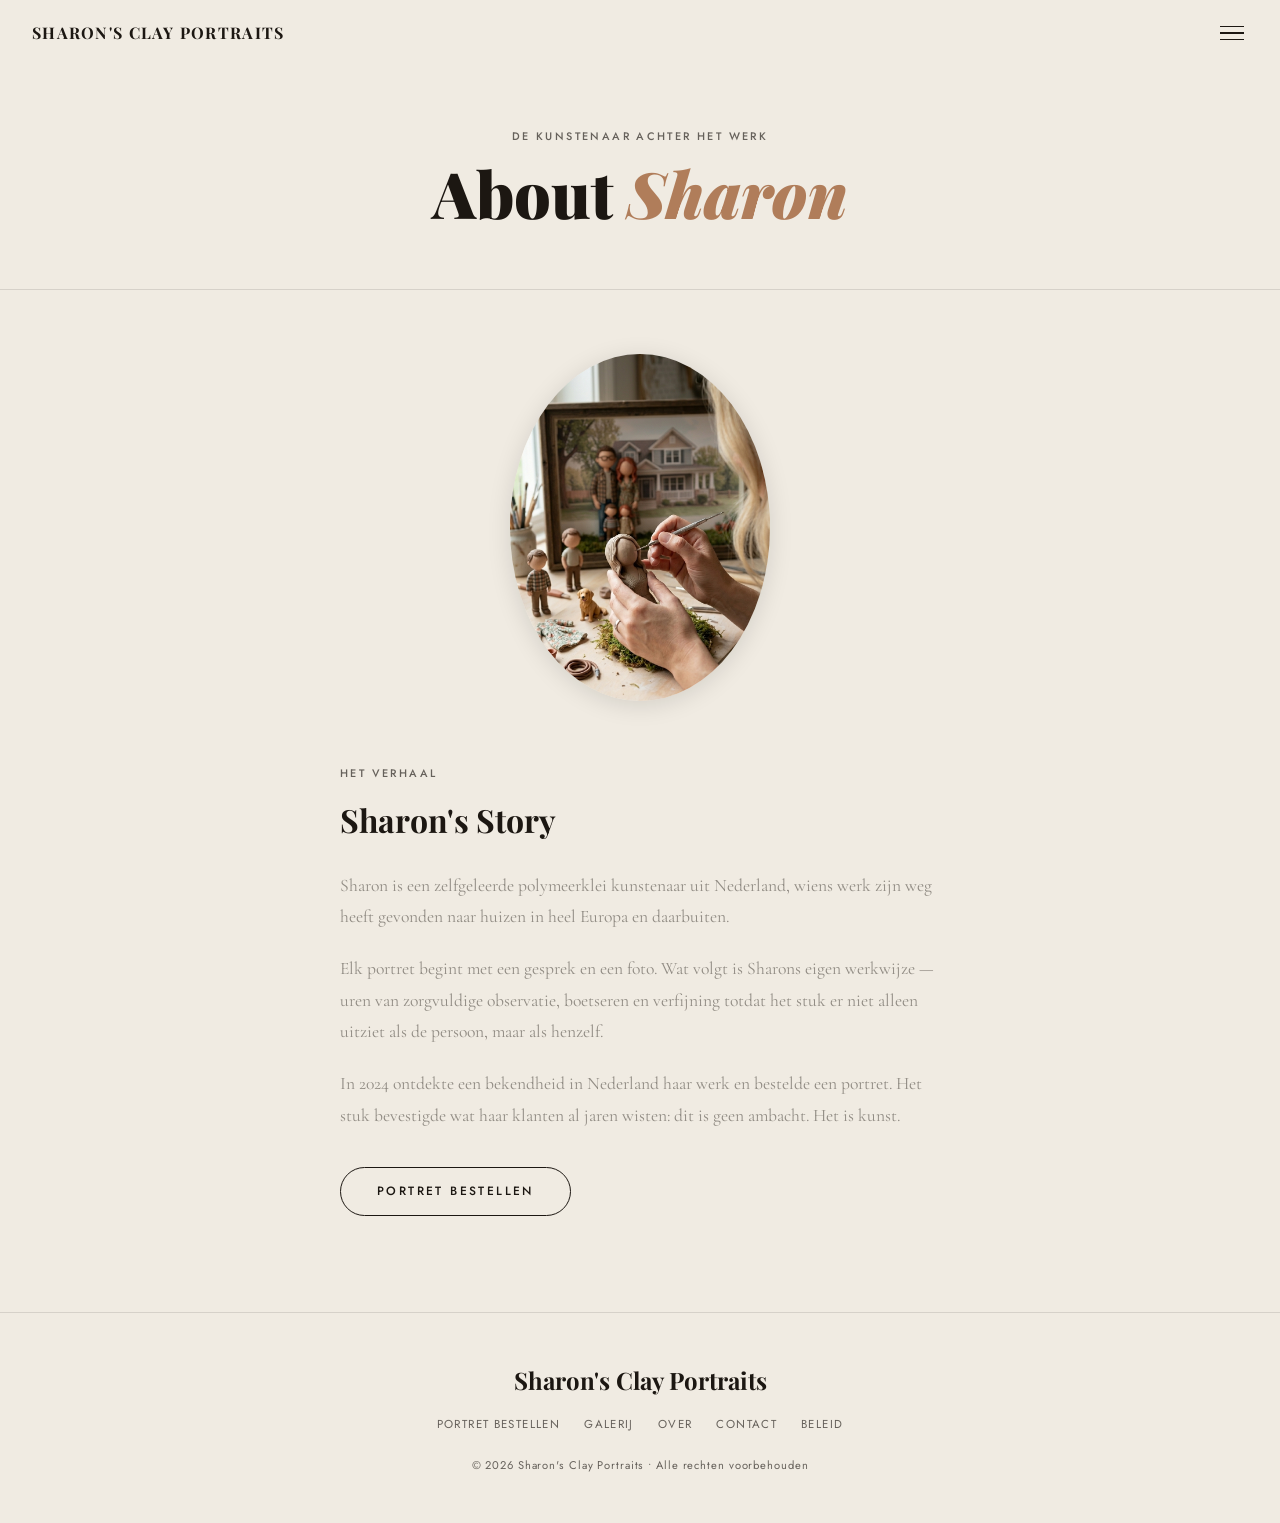
==== about.html @ e0b21836 "Add files via upload" ====
<!DOCTYPE html>
<html lang="en">
<head>
<meta charset="UTF-8"/>
<meta name="viewport" content="width=device-width,initial-scale=1.0"/>
<title>Over — Sharon's Clay Portraits</title>
<link rel="preconnect" href="https://fonts.googleapis.com"/>
<link rel="preconnect" href="https://fonts.gstatic.com" crossorigin/>
<link rel="stylesheet" href="https://fonts.googleapis.com/css2?family=Playfair+Display:ital,wght@0,700;0,900;1,400;1,700&family=Cormorant+Garamond:ital,wght@0,300;0,400;1,300;1,400&family=Jost:wght@300;400;500&display=swap" media="print" onload="this.media='all';"/>
<noscript><link rel="stylesheet" href="https://fonts.googleapis.com/css2?family=Playfair+Display:ital,wght@0,700;0,900;1,400;1,700&family=Cormorant+Garamond:ital,wght@0,300;0,400;1,300;1,400&family=Jost:wght@300;400;500&display=swap"/></noscript>
<link rel="stylesheet" href="style.css"/>
<body>
<nav class="nav-overlay" id="navOverlay">
  <a href="index.html">Startpagina</a>
  <a href="gallery.html">Galerij</a>
  <a href="commissions.html">Portret bestellen</a>
  <a href="about.html">Over de kunstenaar</a>
  <a href="testimonials.html">Ervaringen</a>
  <a href="contact.html">Contact</a>
  <a href="policies.html">Beleid</a>
  <a href="care.html">Verzorgingsinstructies</a>
  <a href="gift-certificates.html">Cadeaubonnen</a>
  <span class="nav-close-hint">Druk op ESC of tik ergens om te sluiten</span>
</nav>
<header id="siteHeader">
  <a class="site-name" href="index.html">Sharon's Clay Portraits</a>
  <button class="hamburger" id="hamburger" aria-label="Menu"><span></span><span></span><span></span></button>
</header>
<div class="page-header"><p class="page-eyebrow">De kunstenaar achter het werk</p><h1 class="page-title">About <em>Sharon</em></h1></div>
<div style="max-width:900px;margin:0 auto;padding:0 1.5rem 6rem;display:flex;flex-direction:column;align-items:center;gap:4rem;">
  <div style="display:flex;flex-wrap:wrap;gap:1.5rem;justify-content:center;" class="reveal"><div style="width:min(260px,70vw);aspect-ratio:3/4;border-radius:50%;overflow:hidden;flex-shrink:0;box-shadow:0 4px 24px rgba(0,0,0,0.12);"><img src="about1.png" alt="Sharon aan het werk in haar atelier" style="width:100%;height:100%;object-fit:cover;"/></div></div>
  <div style="max-width:600px;width:100%;" class="reveal">
    <p class="section-label">Het verhaal</p>
    <h2 style="font-family:'Playfair Display',serif;font-size:2rem;font-weight:700;color:var(--ink);margin-bottom:1.5rem;">Sharon's Story</h2>
<p style="font-family:'Cormorant Garamond',serif;font-size:1.1rem;color:var(--ink-soft);line-height:1.8;margin-bottom:1.25rem;">Sharon is een zelfgeleerde polymeerklei kunstenaar uit Nederland, wiens werk zijn weg heeft gevonden naar huizen in heel Europa en daarbuiten.</p>
<p style="font-family:'Cormorant Garamond',serif;font-size:1.1rem;color:var(--ink-soft);line-height:1.8;margin-bottom:1.25rem;">Elk portret begint met een gesprek en een foto. Wat volgt is Sharons eigen werkwijze — uren van zorgvuldige observatie, boetseren en verfijning totdat het stuk er niet alleen uitziet als de persoon, maar als henzelf.</p>
<p style="font-family:'Cormorant Garamond',serif;font-size:1.1rem;color:var(--ink-soft);line-height:1.8;margin-bottom:1.25rem;">In 2024 ontdekte een bekendheid in Nederland haar werk en bestelde een portret. Het stuk bevestigde wat haar klanten al jaren wisten: dit is geen ambacht. Het is kunst.</p>
    <a href="commissions.html" class="btn-outline" style="margin-top:1rem;display:inline-block;">Portret bestellen</a>
  </div>
</div>
<footer class="reveal">
  <div class="footer-name">Sharon's Clay Portraits</div>
  <div class="footer-links" style="display:flex;justify-content:center;gap:1.5rem;margin-bottom:1.5rem;flex-wrap:wrap;">
    <a href="commissions.html">Portret bestellen</a>
    <a href="gallery.html">Galerij</a>
    <a href="about.html">Over</a>
    <a href="contact.html">Contact</a>
    <a href="policies.html">Beleid</a>
  </div>
  <p style="font-family:'Jost',sans-serif;font-size:0.7rem;color:var(--muted);letter-spacing:0.08em;">&copy; 2026 Sharon's Clay Portraits&nbsp;&bull;&nbsp;Alle rechten voorbehouden</p>
</footer>
<script>
var _hbg=document.getElementById("hamburger"),_nov=document.getElementById("navOverlay");
_hbg.addEventListener("click",function(){var o=_nov.classList.toggle("open");_hbg.classList.toggle("open",o);document.body.style.overflow=o?"hidden":"";});
_nov.addEventListener("click",function(e){if(e.target===_nov||e.target.classList.contains("nav-close-hint")){_nov.classList.remove("open");_hbg.classList.remove("open");document.body.style.overflow="";}});
document.addEventListener("keydown",function(e){if(e.key==="Escape"){_nov.classList.remove("open");_hbg.classList.remove("open");document.body.style.overflow="";}});
window.addEventListener("scroll",function(){document.getElementById("siteHeader").classList.toggle("scrolled",window.scrollY>60);},{passive:true});
(function(){
function doTranslate(lang){
  var lm2=document.getElementById("langMenu");if(lm2)lm2.style.display="none";
  var sel=document.querySelector(".goog-te-combo");
  if(sel){
    if(lang==="en"){sel.value="";sel.dispatchEvent(new Event("change"));}
    else{sel.value=lang;sel.dispatchEvent(new Event("change"));}
    return;
  }
  var _tries=0;
  var _t=setInterval(function(){
    var sel2=document.querySelector(".goog-te-combo");
    if(sel2){
      clearInterval(_t);
      if(lang==="en"){sel2.value="";sel2.dispatchEvent(new Event("change"));}
      else{sel2.value=lang;sel2.dispatchEvent(new Event("change"));}
    } else if(++_tries>15){
      clearInterval(_t);
      if(lang==="en"){
        document.cookie="googtrans=;path=/;expires=Thu,01 Jan 1970 00:00:00 GMT";
      } else {
        document.cookie="googtrans=/en/"+lang+";path=/";
      }
      location.reload();
    }
  },200);
}
})();
function _checkReveals(){document.querySelectorAll(".reveal:not(.visible)").forEach(function(r){var rect=r.getBoundingClientRect();if(rect.top<window.innerHeight-40)r.classList.add("visible");});};
_checkReveals();window.addEventListener("scroll",_checkReveals,{passive:true});
</script>
</body>
</html>
---- style.css ----
*,*::before,*::after{box-sizing:border-box;margin:0;padding:0;}
@font-face{font-family:"Playfair Display";font-display:swap;}
@font-face{font-family:"Cormorant Garamond";font-display:swap;}
@font-face{font-family:"Jost";font-display:swap;}
:root{--parchment:#f0ebe2;--parchment-dark:#29241e;--parchment-mid:#29241e;--ink:#1c1712;--ink-soft:#918c84;--clay:#b07d5a;--clay-light:#c8a48c;--clay-pale:#ba8e6e;--muted:#66615b;--border:rgba(28,23,18,0.12);--nav-bg:#2d4a3e;--arch-bg:#c4a882;--shadow:0 2px 20px rgba(0,0,0,0.08),0 1px 4px rgba(0,0,0,0.05);}
html{scroll-behavior:smooth;}body{background:var(--parchment);color:var(--ink);font-family:"Cormorant Garamond",Georgia,"Times New Roman",serif;font-size:18px;line-height:1.6;overflow-x:hidden;}
.demo-banner{position:relative;z-index:200;font-family:"Jost",sans-serif;}
header{position:fixed;top:0;left:0;right:0;z-index:100;display:flex;align-items:center;justify-content:space-between;padding:1.25rem 2rem;transition:background 0.4s,backdrop-filter 0.4s,top 0.3s;}
body.has-banner header{top:2.2rem;}
body.has-banner .page-header{padding-top:10rem;}
.translated-ltr header,.translated-rtl header{top:39px;}
.translated-ltr body.has-banner header,.translated-rtl body.has-banner header{top:calc(39px + 2.2rem);}
#goog-gt-tt{display:none!important;}
header.scrolled{background:rgba(240,235,226,0.92);backdrop-filter:blur(12px);border-bottom:1px solid var(--border);}
.site-name{font-family:"Playfair Display",serif;font-size:1rem;font-weight:700;letter-spacing:0.08em;text-transform:uppercase;color:var(--ink);text-decoration:none;}
.hamburger{background:none;border:none;cursor:pointer;padding:0.25rem;display:flex;flex-direction:column;gap:5px;z-index:200;}
.hamburger span{display:block;width:24px;height:1.5px;background:var(--ink);transition:all 0.35s cubic-bezier(0.4,0,0.2,1);transform-origin:center;}
.hamburger.open span:nth-child(1){transform:translateY(6.5px) rotate(45deg);}
.hamburger.open span:nth-child(2){opacity:0;transform:scaleX(0);}
.hamburger.open span:nth-child(3){transform:translateY(-6.5px) rotate(-45deg);}
.nav-overlay{position:fixed;inset:0;background:var(--ink);z-index:150;display:flex;flex-direction:column;align-items:center;justify-content:flex-start;gap:0;opacity:0;pointer-events:none;transition:opacity 0.4s cubic-bezier(0.4,0,0.2,1);overflow-y:auto;overflow-x:hidden;padding:5rem 2rem 3rem;-webkit-overflow-scrolling:touch;}
.nav-overlay.open{opacity:1;pointer-events:all;}
.nav-overlay a{font-family:"Playfair Display",serif;font-size:clamp(1.6rem,5vw,3rem);font-weight:700;color:var(--parchment);text-decoration:none;opacity:0;transform:translateY(20px);transition:opacity 0.4s,transform 0.4s,color 0.2s;}
.nav-overlay.open a{opacity:1;transform:translateY(0);}
.nav-overlay a{width:100%;text-align:center;padding:0.5rem 0;}
.nav-overlay.open a:nth-child(1){transition-delay:0.05s;}
.nav-overlay.open a:nth-child(2){transition-delay:0.10s;}
.nav-overlay.open a:nth-child(3){transition-delay:0.15s;}
.nav-overlay.open a:nth-child(4){transition-delay:0.20s;}
.nav-overlay.open a:nth-child(5){transition-delay:0.25s;}
.nav-overlay.open a:nth-child(6){transition-delay:0.30s;}
.nav-overlay.open a:nth-child(7){transition-delay:0.35s;}
.nav-overlay a:hover{color:var(--clay-light);}
.nav-close-hint{margin-top:1rem;font-family:"Jost",sans-serif;font-size:0.72rem;letter-spacing:0.15em;text-transform:uppercase;color:rgba(240,235,226,0.3);text-align:center;}
.arch-frame{width:100%;aspect-ratio:3/4;border-radius:50% 50% 0 0/40% 40% 0 0;overflow:hidden;background:var(--arch-bg);box-shadow:0 4px 32px rgba(0,0,0,0.12),0 1px 4px rgba(0,0,0,0.08);position:relative;will-change:transform;transform:translateZ(0);backface-visibility:hidden;}
.arch-frame img{width:100%;height:100%;object-fit:cover;object-position:center top;display:block;transition:transform 0.6s cubic-bezier(0.4,0,0.2,1);}
.arch-slide{position:absolute;inset:0;opacity:0;transition:opacity 1.2s cubic-bezier(0.4,0,0.2,1);will-change:opacity;backface-visibility:hidden;}
.arch-slide.active{opacity:1;}
.arch-stem{width:1.5px;height:48px;background:linear-gradient(to bottom,var(--border),transparent);margin:0 auto;}
.arch-dots{display:flex;justify-content:center;gap:0.4rem;margin-top:1rem;}
.arch-dots span{width:4px;height:4px;border-radius:50%;background:var(--ink);opacity:0.2;transition:opacity 0.3s;cursor:pointer;}
.arch-dots span.active{opacity:0.6;}
.btn-outline{display:inline-block;font-family:"Jost",sans-serif;font-size:0.75rem;font-weight:500;letter-spacing:0.2em;text-transform:uppercase;color:var(--ink);text-decoration:none;border:1.5px solid var(--ink);border-radius:100px;padding:0.85rem 2.25rem;transition:background 0.25s,color 0.25s;}
.btn-outline:hover{background:var(--ink);color:var(--parchment);}
.t-card{break-inside:avoid;background:#fff;border-radius:16px;border:1px solid var(--border);box-shadow:var(--shadow);padding:1.5rem;margin-bottom:1.5rem;display:flex;flex-direction:column;gap:1rem;transition:transform 0.3s,box-shadow 0.3s;}
.t-card:hover{transform:translateY(-3px);box-shadow:0 8px 32px rgba(0,0,0,0.12);}
.t-card.text-only{background:var(--parchment-mid);border-color:transparent;}
.t-arch{width:100px;height:130px;border-radius:50% 50% 0 0/40% 40% 0 0;overflow:hidden;cursor:pointer;position:relative;flex-shrink:0;box-shadow:0 2px 12px rgba(0,0,0,0.1);transition:transform 0.3s;}
.t-arch:hover{transform:scale(1.04);}
.t-name{font-family:"Playfair Display",serif;font-size:1rem;font-weight:700;color:var(--ink);line-height:1.2;}
.t-location{font-family:"Jost",sans-serif;font-size:0.68rem;letter-spacing:0.1em;text-transform:uppercase;color:var(--muted);margin-top:0.2rem;}
.t-piece-label{font-family:"Cormorant Garamond",serif;font-style:italic;font-size:0.85rem;color:var(--clay);margin-top:0.3rem;}
.t-quote{font-family:"Cormorant Garamond",serif;font-size:1.1rem;font-style:italic;color:var(--ink-soft);line-height:1.65;position:relative;padding-left:1.1rem;}
.t-quote::before{content:"\201C";position:absolute;left:0;top:-0.15rem;font-size:2rem;line-height:1;color:var(--clay);opacity:0.4;font-style:normal;}
.price-card{background:#fff;border:1px solid var(--border);border-radius:16px;padding:1.75rem 1.5rem;box-shadow:var(--shadow);text-align:center;transition:transform 0.3s,box-shadow 0.3s;position:relative;}
.price-card:hover{transform:translateY(-4px);box-shadow:0 8px 32px rgba(0,0,0,0.12);}
.price-card.featured{border-color:var(--clay);background:var(--clay-pale);}
.price-amount{font-family:"Playfair Display",serif;font-size:2.25rem;font-weight:900;color:var(--clay);line-height:1;margin-bottom:0.25rem;}
.page-header{padding:8rem 2rem 3rem;text-align:center;border-bottom:1px solid var(--border);margin-bottom:4rem;}
.page-eyebrow{font-family:"Jost",sans-serif;font-size:0.68rem;font-weight:500;letter-spacing:0.22em;text-transform:uppercase;color:var(--muted);margin-bottom:1rem;}
.page-title{font-family:"Playfair Display",serif;font-size:clamp(2.5rem,8vw,4rem);font-weight:900;line-height:1.0;color:var(--ink);margin-bottom:1rem;}
.page-title em{font-style:italic;color:var(--clay);}
.section-label{font-family:"Jost",sans-serif;font-size:0.68rem;font-weight:500;letter-spacing:0.22em;text-transform:uppercase;color:var(--muted);margin-bottom:0.75rem;}
.section-title{font-family:"Playfair Display",serif;font-size:clamp(1.75rem,5vw,2.5rem);font-weight:700;color:var(--ink);line-height:1.1;margin-bottom:1.25rem;}
.testimonial-quote{font-family:"Cormorant Garamond",serif;font-size:1.35rem;font-style:italic;color:var(--ink-soft);line-height:1.5;}
.testimonial-author{font-family:"Jost",sans-serif;font-size:0.72rem;letter-spacing:0.12em;text-transform:uppercase;color:var(--muted);margin-top:0.5rem;}
footer{border-top:1px solid var(--border);padding:3rem 2rem;text-align:center;}
.footer-name{font-family:"Playfair Display",serif;font-size:1.5rem;font-weight:700;color:var(--ink);margin-bottom:1rem;}
.footer-links a,.social-row a:hover{color:var(--ink);}
.footer-links a{font-family:"Jost",sans-serif;font-size:0.72rem;letter-spacing:0.12em;text-transform:uppercase;color:var(--muted);text-decoration:none;transition:color 0.2s;}
.social-row{display:flex;justify-content:center;gap:1.25rem;margin-bottom:1.5rem;}
.social-row a{color:var(--muted);transition:color 0.2s;text-decoration:none;}
.frame-arch{border-radius:50% 50% 0 0/40% 40% 0 0 !important;}
.t-arch{border-radius:50% 50% 0 0/40% 40% 0 0;}
.frame-circle{border-radius:50% !important;}
.frame-rounded{border-radius:16px !important;}
.frame-square{border-radius:4px !important;}
.frame-oval{border-radius:50% !important;aspect-ratio:3/4 !important;}
.ui-font{font-family:"Jost",sans-serif;}
.reveal{opacity:0;transform:translateY(20px);transition:opacity 0.7s cubic-bezier(0.4,0,0.2,1),transform 0.7s cubic-bezier(0.4,0,0.2,1);}
.reveal.visible{opacity:1;transform:none;}
@keyframes fadeUp{from{opacity:0;transform:translateY(18px);}to{opacity:1;transform:translateY(0);}}
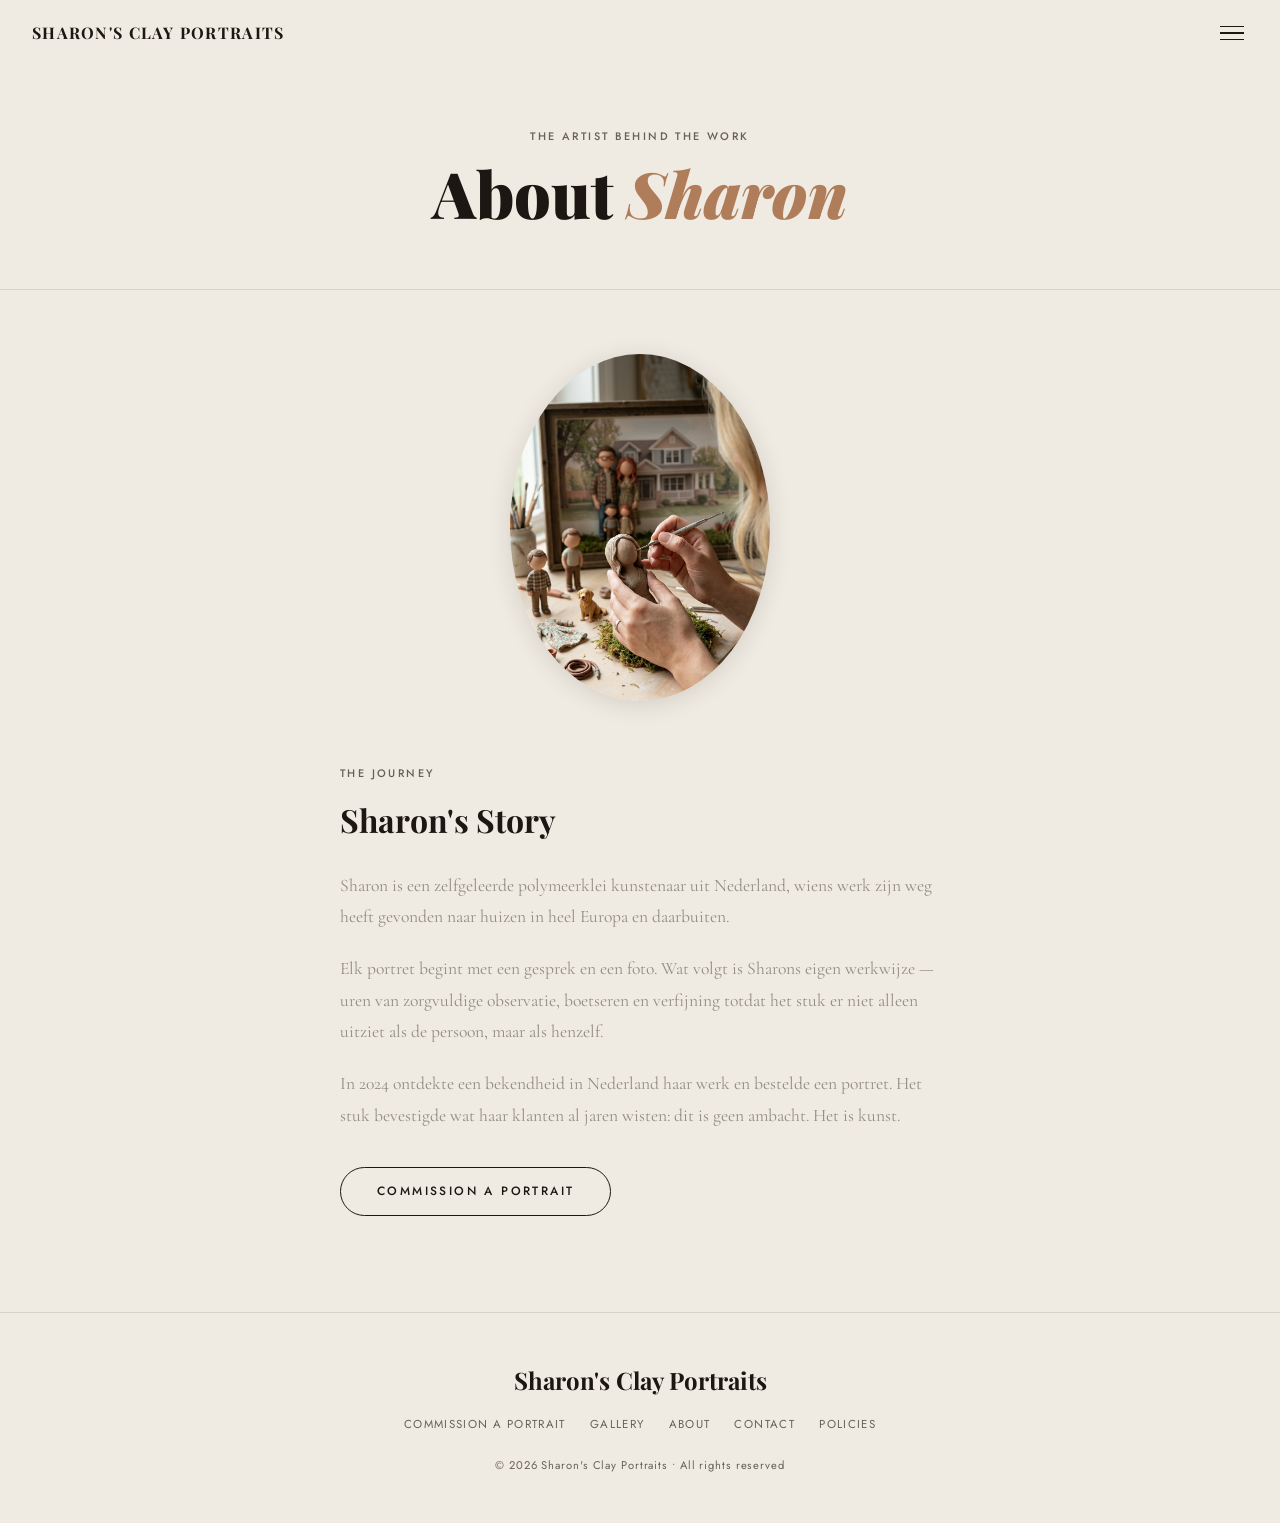
==== commit 0eb75d6e: "Update about.html via Art Settings Engine" ====
--- a/about.html
+++ b/about.html
@@ -3,7 +3,7 @@
 <head>
 <meta charset="UTF-8"/>
 <meta name="viewport" content="width=device-width,initial-scale=1.0"/>
-<title>Over — Sharon's Clay Portraits</title>
+<title>About — Sharon's Clay Portraits</title>
 <link rel="preconnect" href="https://fonts.googleapis.com"/>
 <link rel="preconnect" href="https://fonts.gstatic.com" crossorigin/>
 <link rel="stylesheet" href="https://fonts.googleapis.com/css2?family=Playfair+Display:ital,wght@0,700;0,900;1,400;1,700&family=Cormorant+Garamond:ital,wght@0,300;0,400;1,300;1,400&family=Jost:wght@300;400;500&display=swap" media="print" onload="this.media='all';"/>
@@ -11,43 +11,43 @@
 <link rel="stylesheet" href="style.css"/>
 <body>
 <nav class="nav-overlay" id="navOverlay">
-  <a href="index.html">Startpagina</a>
-  <a href="gallery.html">Galerij</a>
-  <a href="commissions.html">Portret bestellen</a>
-  <a href="about.html">Over de kunstenaar</a>
-  <a href="testimonials.html">Ervaringen</a>
+  <a href="index.html">Home</a>
+  <a href="gallery.html">Gallery</a>
+  <a href="commissions.html">Commission a Portrait</a>
+  <a href="about.html">About the Artist</a>
+  <a href="testimonials.html">Testimonials</a>
   <a href="contact.html">Contact</a>
-  <a href="policies.html">Beleid</a>
-  <a href="care.html">Verzorgingsinstructies</a>
-  <a href="gift-certificates.html">Cadeaubonnen</a>
-  <span class="nav-close-hint">Druk op ESC of tik ergens om te sluiten</span>
+  <a href="policies.html">Policies</a>
+  <a href="care.html">Care Instructions</a>
+  <a href="gift-certificates.html">Gift Certificates</a>
+  <span class="nav-close-hint">Press ESC or tap anywhere to close</span>
 </nav>
 <header id="siteHeader">
   <a class="site-name" href="index.html">Sharon's Clay Portraits</a>
   <button class="hamburger" id="hamburger" aria-label="Menu"><span></span><span></span><span></span></button>
 </header>
-<div class="page-header"><p class="page-eyebrow">De kunstenaar achter het werk</p><h1 class="page-title">About <em>Sharon</em></h1></div>
+<div class="page-header"><p class="page-eyebrow">The artist behind the work</p><h1 class="page-title">About <em>Sharon</em></h1></div>
 <div style="max-width:900px;margin:0 auto;padding:0 1.5rem 6rem;display:flex;flex-direction:column;align-items:center;gap:4rem;">
   <div style="display:flex;flex-wrap:wrap;gap:1.5rem;justify-content:center;" class="reveal"><div style="width:min(260px,70vw);aspect-ratio:3/4;border-radius:50%;overflow:hidden;flex-shrink:0;box-shadow:0 4px 24px rgba(0,0,0,0.12);"><img src="about1.png" alt="Sharon aan het werk in haar atelier" style="width:100%;height:100%;object-fit:cover;"/></div></div>
   <div style="max-width:600px;width:100%;" class="reveal">
-    <p class="section-label">Het verhaal</p>
+    <p class="section-label">The journey</p>
     <h2 style="font-family:'Playfair Display',serif;font-size:2rem;font-weight:700;color:var(--ink);margin-bottom:1.5rem;">Sharon's Story</h2>
 <p style="font-family:'Cormorant Garamond',serif;font-size:1.1rem;color:var(--ink-soft);line-height:1.8;margin-bottom:1.25rem;">Sharon is een zelfgeleerde polymeerklei kunstenaar uit Nederland, wiens werk zijn weg heeft gevonden naar huizen in heel Europa en daarbuiten.</p>
 <p style="font-family:'Cormorant Garamond',serif;font-size:1.1rem;color:var(--ink-soft);line-height:1.8;margin-bottom:1.25rem;">Elk portret begint met een gesprek en een foto. Wat volgt is Sharons eigen werkwijze — uren van zorgvuldige observatie, boetseren en verfijning totdat het stuk er niet alleen uitziet als de persoon, maar als henzelf.</p>
 <p style="font-family:'Cormorant Garamond',serif;font-size:1.1rem;color:var(--ink-soft);line-height:1.8;margin-bottom:1.25rem;">In 2024 ontdekte een bekendheid in Nederland haar werk en bestelde een portret. Het stuk bevestigde wat haar klanten al jaren wisten: dit is geen ambacht. Het is kunst.</p>
-    <a href="commissions.html" class="btn-outline" style="margin-top:1rem;display:inline-block;">Portret bestellen</a>
+    <a href="commissions.html" class="btn-outline" style="margin-top:1rem;display:inline-block;">Commission a Portrait</a>
   </div>
 </div>
 <footer class="reveal">
   <div class="footer-name">Sharon's Clay Portraits</div>
   <div class="footer-links" style="display:flex;justify-content:center;gap:1.5rem;margin-bottom:1.5rem;flex-wrap:wrap;">
-    <a href="commissions.html">Portret bestellen</a>
-    <a href="gallery.html">Galerij</a>
-    <a href="about.html">Over</a>
+    <a href="commissions.html">Commission a Portrait</a>
+    <a href="gallery.html">Gallery</a>
+    <a href="about.html">About</a>
     <a href="contact.html">Contact</a>
-    <a href="policies.html">Beleid</a>
+    <a href="policies.html">Policies</a>
   </div>
-  <p style="font-family:'Jost',sans-serif;font-size:0.7rem;color:var(--muted);letter-spacing:0.08em;">&copy; 2026 Sharon's Clay Portraits&nbsp;&bull;&nbsp;Alle rechten voorbehouden</p>
+  <p style="font-family:'Jost',sans-serif;font-size:0.7rem;color:var(--muted);letter-spacing:0.08em;">&copy; 2026 Sharon's Clay Portraits&nbsp;&bull;&nbsp;All rights reserved</p>
 </footer>
 <script>
 var _hbg=document.getElementById("hamburger"),_nov=document.getElementById("navOverlay");
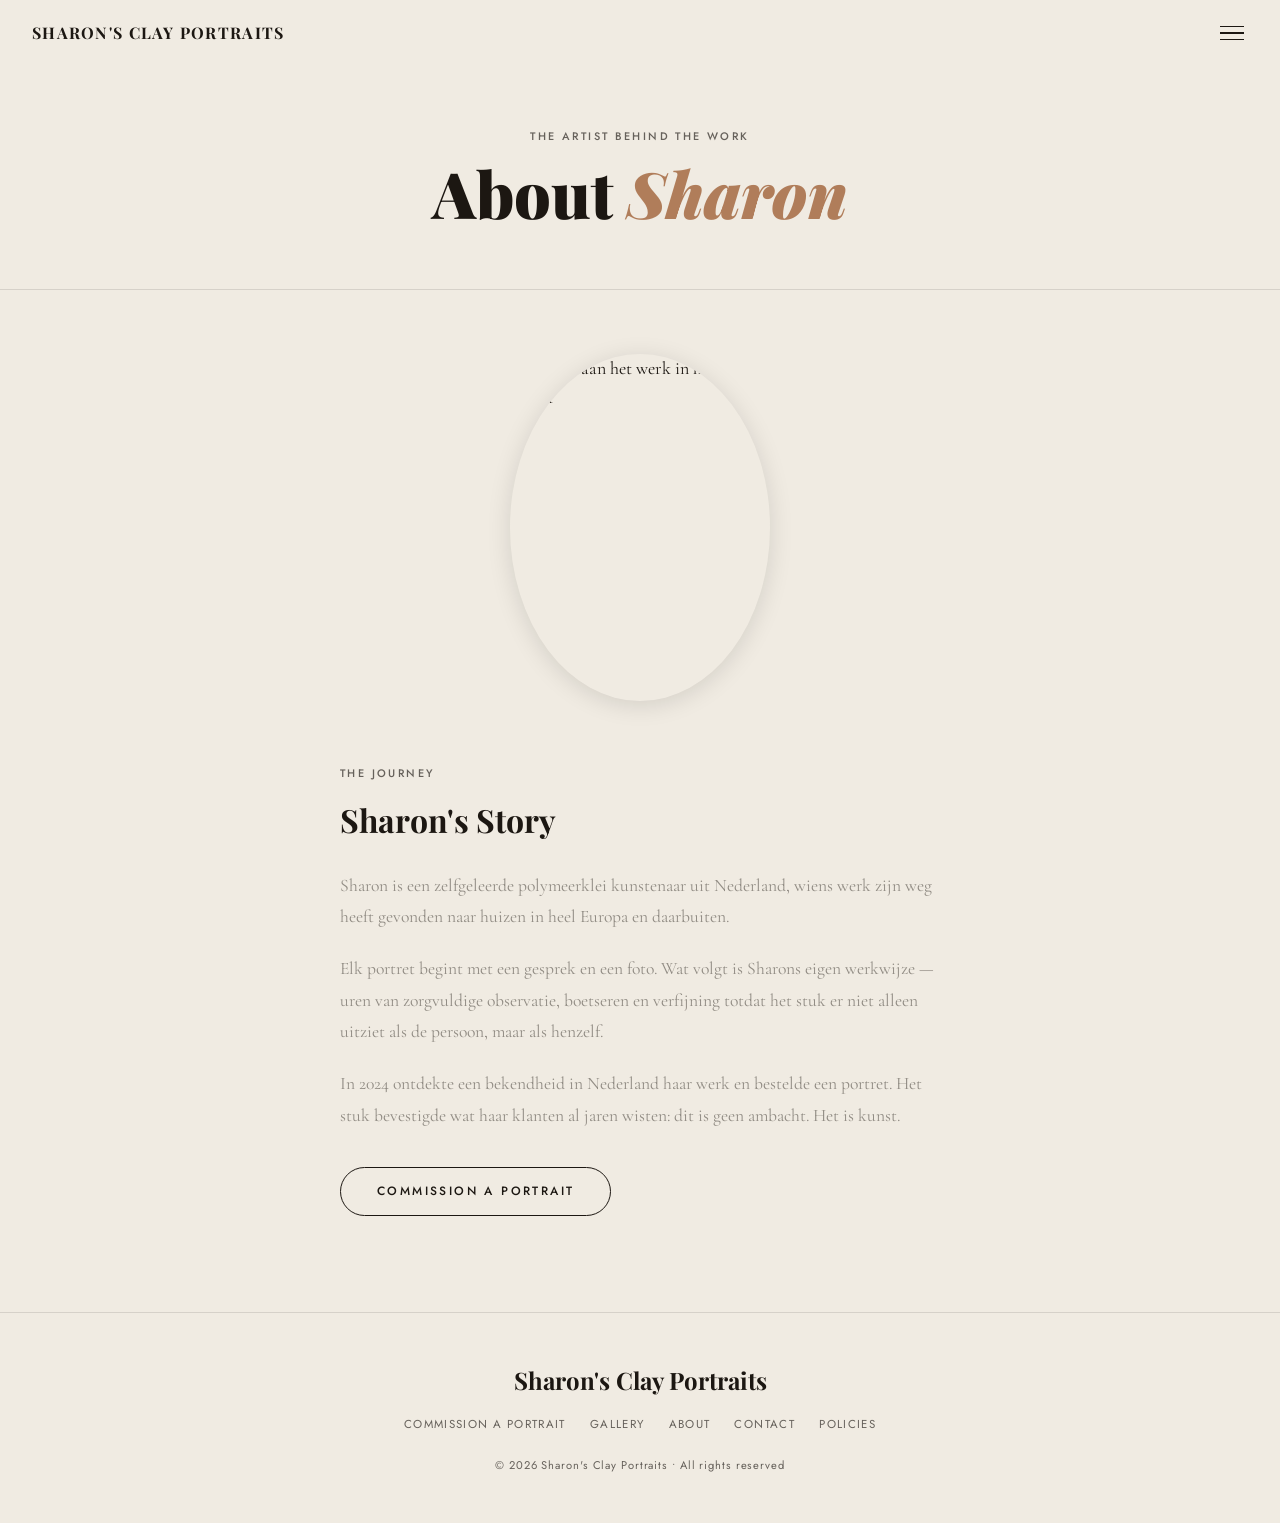
==== commit 39240125: "Update about.html via Art Settings Engine" ====
--- a/about.html
+++ b/about.html
@@ -28,7 +28,7 @@
 </header>
 <div class="page-header"><p class="page-eyebrow">The artist behind the work</p><h1 class="page-title">About <em>Sharon</em></h1></div>
 <div style="max-width:900px;margin:0 auto;padding:0 1.5rem 6rem;display:flex;flex-direction:column;align-items:center;gap:4rem;">
-  <div style="display:flex;flex-wrap:wrap;gap:1.5rem;justify-content:center;" class="reveal"><div style="width:min(260px,70vw);aspect-ratio:3/4;border-radius:50%;overflow:hidden;flex-shrink:0;box-shadow:0 4px 24px rgba(0,0,0,0.12);"><img src="about1.png" alt="Sharon aan het werk in haar atelier" style="width:100%;height:100%;object-fit:cover;"/></div></div>
+  <div style="display:flex;flex-wrap:wrap;gap:1.5rem;justify-content:center;" class="reveal"><div style="width:min(260px,70vw);aspect-ratio:3/4;border-radius:50%;overflow:hidden;flex-shrink:0;box-shadow:0 4px 24px rgba(0,0,0,0.12);"><img src="images/about1.png" alt="Sharon aan het werk in haar atelier" style="width:100%;height:100%;object-fit:cover;"/></div></div>
   <div style="max-width:600px;width:100%;" class="reveal">
     <p class="section-label">The journey</p>
     <h2 style="font-family:'Playfair Display',serif;font-size:2rem;font-weight:700;color:var(--ink);margin-bottom:1.5rem;">Sharon's Story</h2>
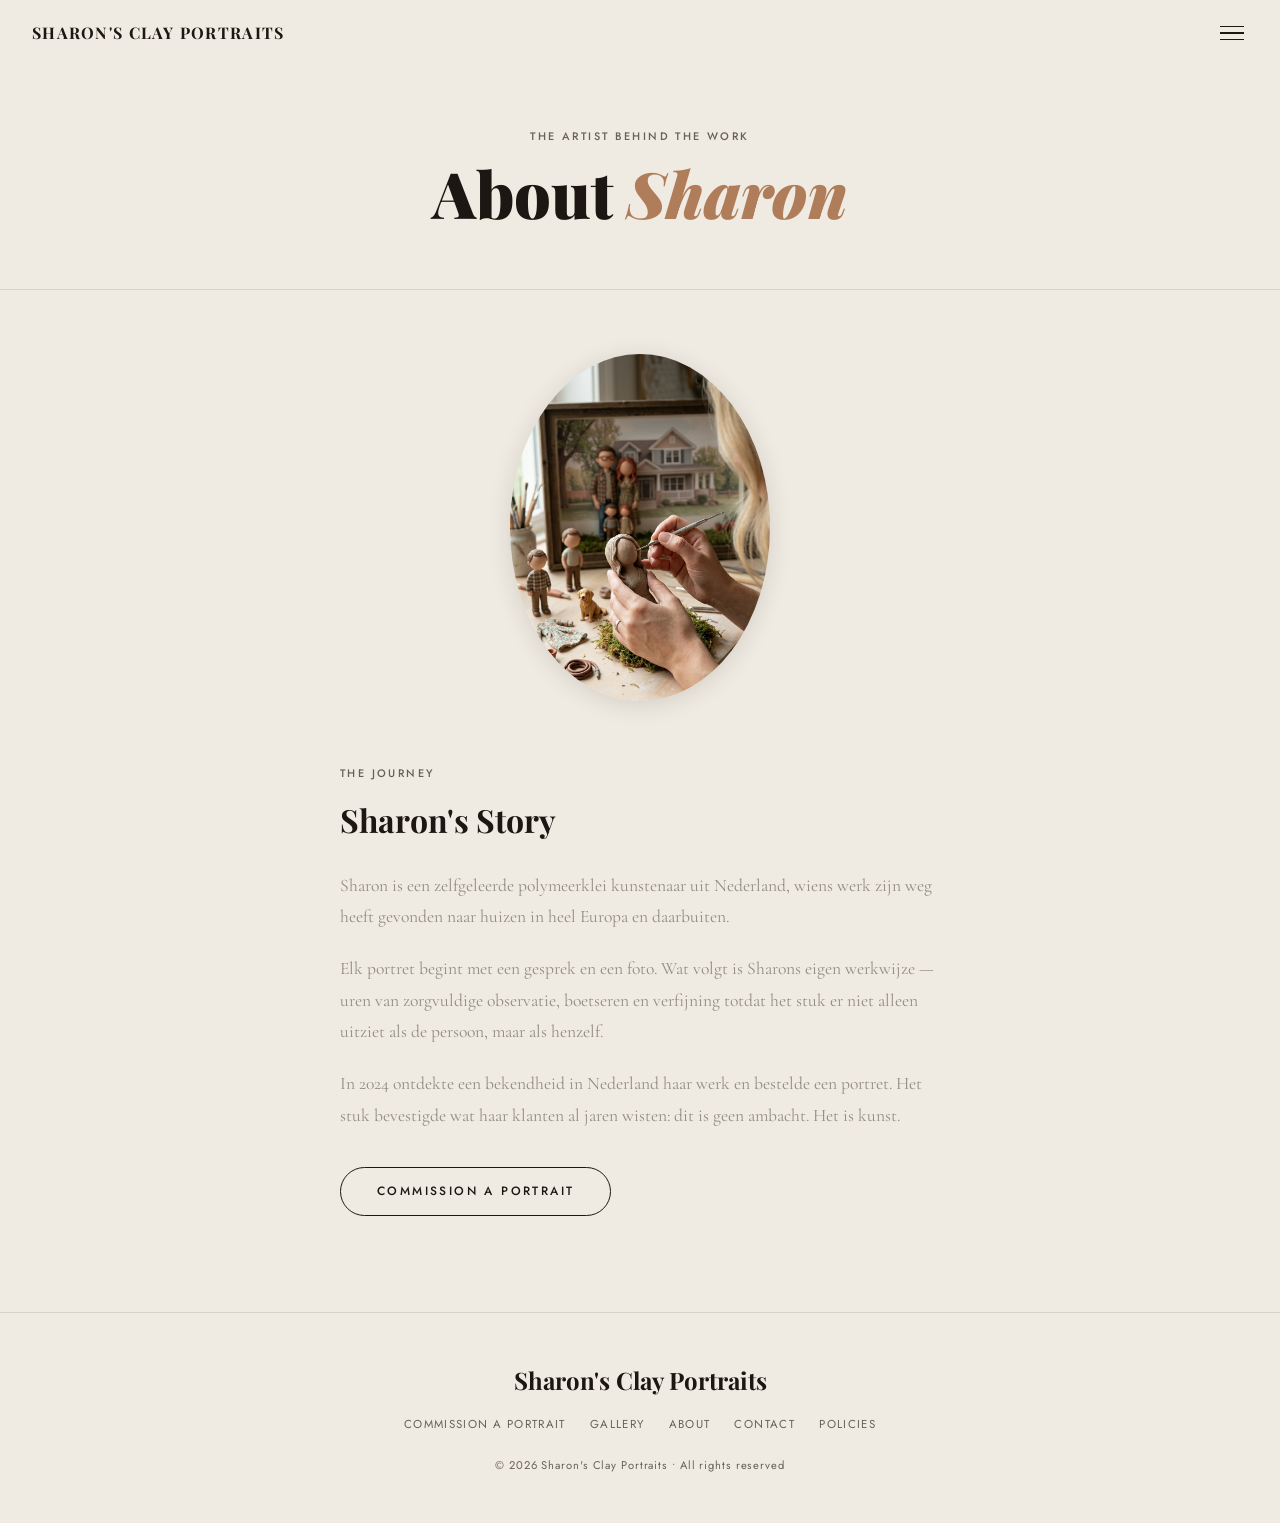
==== commit bb074587: "Update about.html via Art Settings Engine" ====
--- a/about.html
+++ b/about.html
@@ -4,6 +4,9 @@
 <meta charset="UTF-8"/>
 <meta name="viewport" content="width=device-width,initial-scale=1.0"/>
 <title>About — Sharon's Clay Portraits</title>
+<link rel="manifest" href="manifest.json"/>
+<link rel="icon" href="icon-192.png" type="image/png"/>
+<link rel="apple-touch-icon" href="apple-touch-icon.png"/>
 <link rel="preconnect" href="https://fonts.googleapis.com"/>
 <link rel="preconnect" href="https://fonts.gstatic.com" crossorigin/>
 <link rel="stylesheet" href="https://fonts.googleapis.com/css2?family=Playfair+Display:ital,wght@0,700;0,900;1,400;1,700&family=Cormorant+Garamond:ital,wght@0,300;0,400;1,300;1,400&family=Jost:wght@300;400;500&display=swap" media="print" onload="this.media='all';"/>
@@ -11,6 +14,7 @@
 <link rel="stylesheet" href="style.css"/>
 <body>
 <nav class="nav-overlay" id="navOverlay">
+  <a href="#" onclick="installApp();return false;">Add to Home Screen</a>
   <a href="index.html">Home</a>
   <a href="gallery.html">Gallery</a>
   <a href="commissions.html">Commission a Portrait</a>
@@ -51,6 +55,21 @@
 </footer>
 <script>
 var _hbg=document.getElementById("hamburger"),_nov=document.getElementById("navOverlay");
+var deferredInstallPrompt=null;
+window.addEventListener("beforeinstallprompt",function(e){e.preventDefault();deferredInstallPrompt=e;});
+function installApp(){
+  var isIOS=/iphone|ipad|ipod/i.test(navigator.userAgent);
+  if(isIOS){
+    alert("To install: tap the Share icon, then \"Add to Home Screen\".");
+    return;
+  }
+  if(deferredInstallPrompt){
+    deferredInstallPrompt.prompt();
+    deferredInstallPrompt.userChoice.then(function(){deferredInstallPrompt=null;});
+  } else {
+    alert("To install: open your browser menu and choose \"Install app\" or \"Add to Home Screen\".");
+  }
+}
 _hbg.addEventListener("click",function(){var o=_nov.classList.toggle("open");_hbg.classList.toggle("open",o);document.body.style.overflow=o?"hidden":"";});
 _nov.addEventListener("click",function(e){if(e.target===_nov||e.target.classList.contains("nav-close-hint")){_nov.classList.remove("open");_hbg.classList.remove("open");document.body.style.overflow="";}});
 document.addEventListener("keydown",function(e){if(e.key==="Escape"){_nov.classList.remove("open");_hbg.classList.remove("open");document.body.style.overflow="";}});
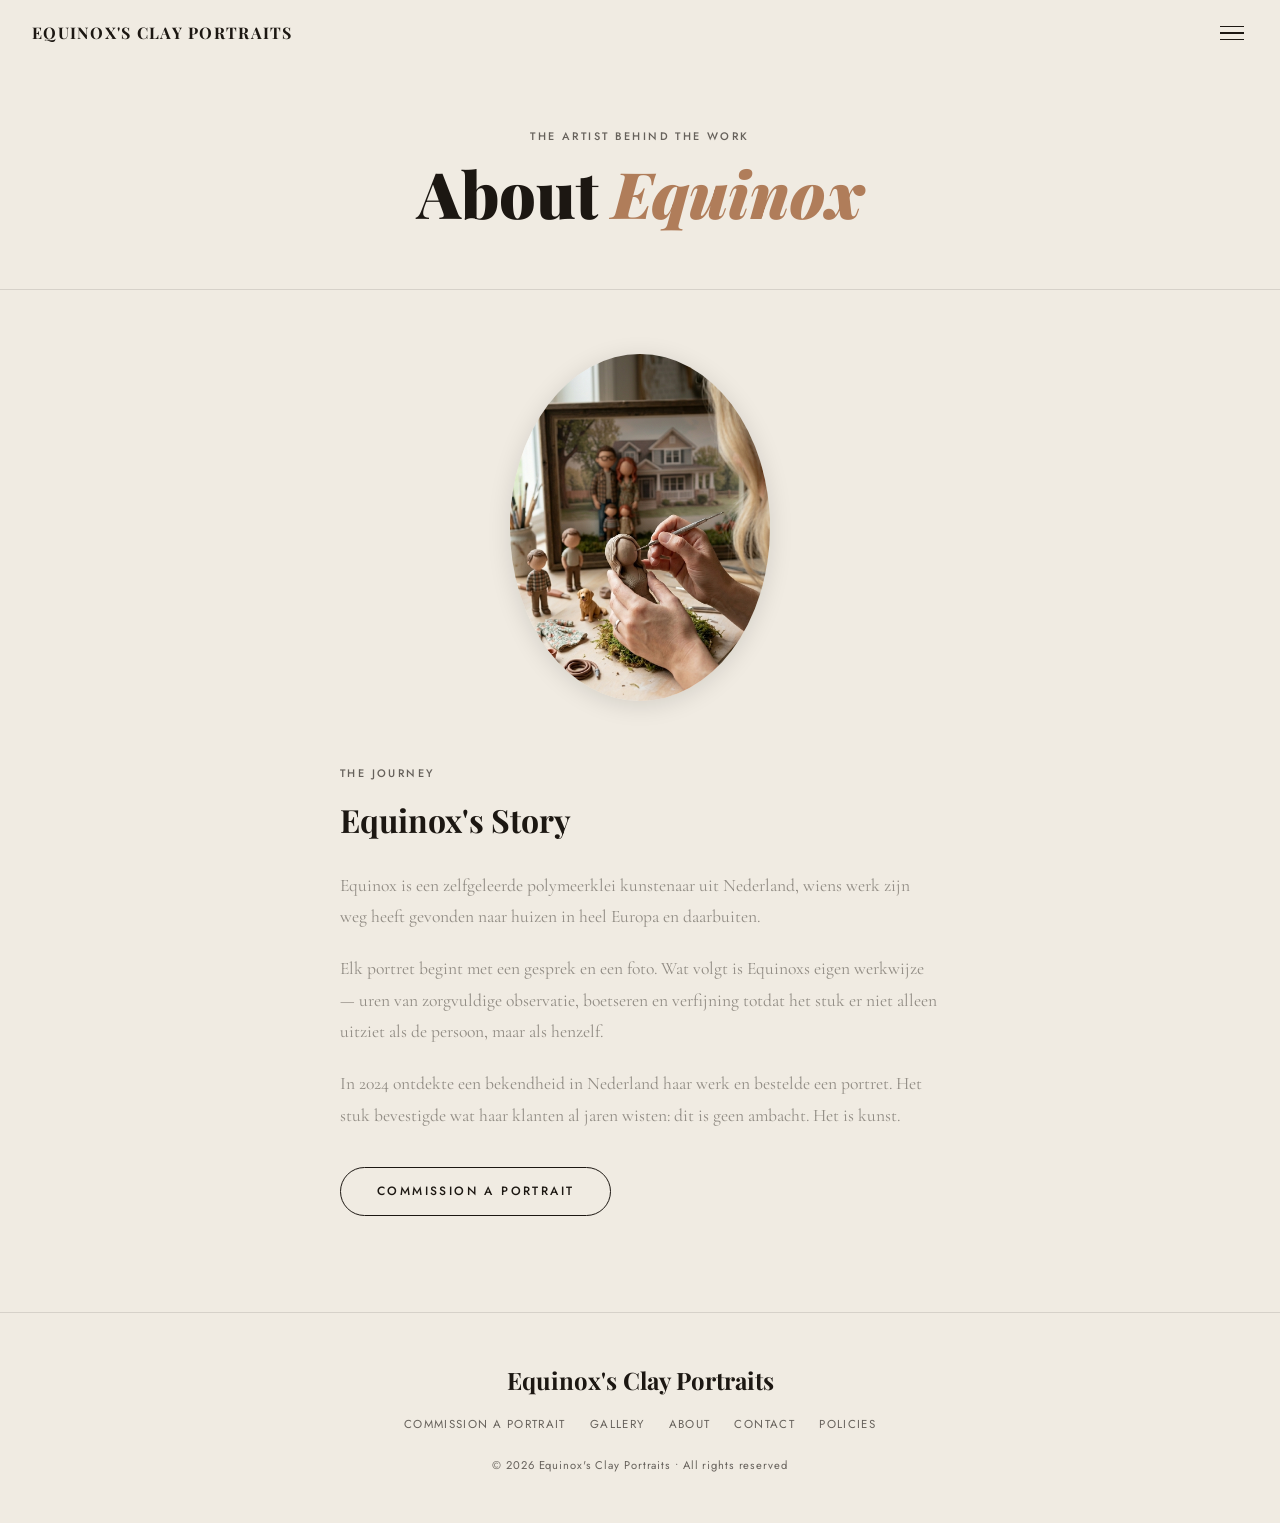
==== commit cd8e195e: "Find & replace via Repository Utility" ====
--- a/about.html
+++ b/about.html
@@ -3,7 +3,7 @@
 <head>
 <meta charset="UTF-8"/>
 <meta name="viewport" content="width=device-width,initial-scale=1.0"/>
-<title>About — Sharon's Clay Portraits</title>
+<title>About — Equinox's Clay Portraits</title>
 <link rel="manifest" href="manifest.json"/>
 <link rel="icon" href="icon-192.png" type="image/png"/>
 <link rel="apple-touch-icon" href="apple-touch-icon.png"/>
@@ -12,9 +12,10 @@
 <link rel="stylesheet" href="https://fonts.googleapis.com/css2?family=Playfair+Display:ital,wght@0,700;0,900;1,400;1,700&family=Cormorant+Garamond:ital,wght@0,300;0,400;1,300;1,400&family=Jost:wght@300;400;500&display=swap" media="print" onload="this.media='all';"/>
 <noscript><link rel="stylesheet" href="https://fonts.googleapis.com/css2?family=Playfair+Display:ital,wght@0,700;0,900;1,400;1,700&family=Cormorant+Garamond:ital,wght@0,300;0,400;1,300;1,400&family=Jost:wght@300;400;500&display=swap"/></noscript>
 <link rel="stylesheet" href="style.css"/>
+</head>
 <body>
 <nav class="nav-overlay" id="navOverlay">
-  <a href="#" onclick="installApp();return false;">Add to Home Screen</a>
+  <a href="#" class="nav-install-link" onclick="installApp();return false;">Add to Home Screen</a>
   <a href="index.html">Home</a>
   <a href="gallery.html">Gallery</a>
   <a href="commissions.html">Commission a Portrait</a>
@@ -27,23 +28,23 @@
   <span class="nav-close-hint">Press ESC or tap anywhere to close</span>
 </nav>
 <header id="siteHeader">
-  <a class="site-name" href="index.html">Sharon's Clay Portraits</a>
+  <a class="site-name" href="index.html">Equinox's Clay Portraits</a>
   <button class="hamburger" id="hamburger" aria-label="Menu"><span></span><span></span><span></span></button>
 </header>
-<div class="page-header"><p class="page-eyebrow">The artist behind the work</p><h1 class="page-title">About <em>Sharon</em></h1></div>
+<div class="page-header"><p class="page-eyebrow">The artist behind the work</p><h1 class="page-title">About <em>Equinox</em></h1></div>
 <div style="max-width:900px;margin:0 auto;padding:0 1.5rem 6rem;display:flex;flex-direction:column;align-items:center;gap:4rem;">
-  <div style="display:flex;flex-wrap:wrap;gap:1.5rem;justify-content:center;" class="reveal"><div style="width:min(260px,70vw);aspect-ratio:3/4;border-radius:50%;overflow:hidden;flex-shrink:0;box-shadow:0 4px 24px rgba(0,0,0,0.12);"><img src="images/about1.png" alt="Sharon aan het werk in haar atelier" style="width:100%;height:100%;object-fit:cover;"/></div></div>
+  <div style="display:flex;flex-wrap:wrap;gap:1.5rem;justify-content:center;" class="reveal"><div style="width:min(260px,70vw);aspect-ratio:3/4;border-radius:50%;overflow:hidden;flex-shrink:0;box-shadow:0 4px 24px rgba(0,0,0,0.12);"><img src="images/about1.png" alt="Equinox aan het werk in haar atelier" style="width:100%;height:100%;object-fit:cover;"/></div></div>
   <div style="max-width:600px;width:100%;" class="reveal">
     <p class="section-label">The journey</p>
-    <h2 style="font-family:'Playfair Display',serif;font-size:2rem;font-weight:700;color:var(--ink);margin-bottom:1.5rem;">Sharon's Story</h2>
-<p style="font-family:'Cormorant Garamond',serif;font-size:1.1rem;color:var(--ink-soft);line-height:1.8;margin-bottom:1.25rem;">Sharon is een zelfgeleerde polymeerklei kunstenaar uit Nederland, wiens werk zijn weg heeft gevonden naar huizen in heel Europa en daarbuiten.</p>
-<p style="font-family:'Cormorant Garamond',serif;font-size:1.1rem;color:var(--ink-soft);line-height:1.8;margin-bottom:1.25rem;">Elk portret begint met een gesprek en een foto. Wat volgt is Sharons eigen werkwijze — uren van zorgvuldige observatie, boetseren en verfijning totdat het stuk er niet alleen uitziet als de persoon, maar als henzelf.</p>
+    <h2 style="font-family:'Playfair Display',serif;font-size:2rem;font-weight:700;color:var(--ink);margin-bottom:1.5rem;">Equinox's Story</h2>
+<p style="font-family:'Cormorant Garamond',serif;font-size:1.1rem;color:var(--ink-soft);line-height:1.8;margin-bottom:1.25rem;">Equinox is een zelfgeleerde polymeerklei kunstenaar uit Nederland, wiens werk zijn weg heeft gevonden naar huizen in heel Europa en daarbuiten.</p>
+<p style="font-family:'Cormorant Garamond',serif;font-size:1.1rem;color:var(--ink-soft);line-height:1.8;margin-bottom:1.25rem;">Elk portret begint met een gesprek en een foto. Wat volgt is Equinoxs eigen werkwijze — uren van zorgvuldige observatie, boetseren en verfijning totdat het stuk er niet alleen uitziet als de persoon, maar als henzelf.</p>
 <p style="font-family:'Cormorant Garamond',serif;font-size:1.1rem;color:var(--ink-soft);line-height:1.8;margin-bottom:1.25rem;">In 2024 ontdekte een bekendheid in Nederland haar werk en bestelde een portret. Het stuk bevestigde wat haar klanten al jaren wisten: dit is geen ambacht. Het is kunst.</p>
     <a href="commissions.html" class="btn-outline" style="margin-top:1rem;display:inline-block;">Commission a Portrait</a>
   </div>
 </div>
 <footer class="reveal">
-  <div class="footer-name">Sharon's Clay Portraits</div>
+  <div class="footer-name">Equinox's Clay Portraits</div>
   <div class="footer-links" style="display:flex;justify-content:center;gap:1.5rem;margin-bottom:1.5rem;flex-wrap:wrap;">
     <a href="commissions.html">Commission a Portrait</a>
     <a href="gallery.html">Gallery</a>
@@ -51,9 +52,63 @@
     <a href="contact.html">Contact</a>
     <a href="policies.html">Policies</a>
   </div>
-  <p style="font-family:'Jost',sans-serif;font-size:0.7rem;color:var(--muted);letter-spacing:0.08em;">&copy; 2026 Sharon's Clay Portraits&nbsp;&bull;&nbsp;All rights reserved</p>
+  <p style="font-family:'Jost',sans-serif;font-size:0.7rem;color:var(--muted);letter-spacing:0.08em;">&copy; 2026 Equinox's Clay Portraits&nbsp;&bull;&nbsp;All rights reserved</p>
 </footer>
 <script>
+async function handleWorkerFormSubmit(evt,formEl,endpoint,action){
+  evt.preventDefault();
+  var prefix=action.replace("submit_","");
+  var successEl=document.getElementById(prefix+"-form-success");var errorEl=document.getElementById(prefix+"-form-error");
+  if(successEl)successEl.style.display="none";if(errorEl)errorEl.style.display="none";
+  if(!endpoint){if(errorEl){errorEl.textContent="This form is not yet configured. Please contact us directly.";errorEl.style.display="block";}return false;}
+  var btn=formEl.querySelector('button[type="submit"]');var origText=btn?btn.textContent:"";
+  if(btn){btn.disabled=true;btn.textContent="Sending\u2026";}
+  try{
+    var fd=new FormData(formEl);
+    var photoFile=fd.get("photo");
+    var payload={action:action,fields:{}};
+    fd.forEach(function(value,key){if(key!=="photo"&&typeof value==="string")payload.fields[key]=value;});
+    if(photoFile&&photoFile.size>0){
+      var b64=await new Promise(function(res,rej){var r=new FileReader();r.onload=function(){res(r.result.split(",")[1]);};r.onerror=rej;r.readAsDataURL(photoFile);});
+      payload.photo=b64;payload.photoType=photoFile.type;
+    }
+    var res=await fetch(endpoint,{method:"POST",headers:{"Content-Type":"application/json"},body:JSON.stringify(payload)});
+    if(res.ok){
+      formEl.reset();
+      if(successEl){successEl.style.display="block";successEl.scrollIntoView({behavior:"smooth",block:"center"});}
+    }else{
+      var msg=await res.text().catch(function(){return"Something went wrong. Please try again.";});
+      if(errorEl){errorEl.textContent=msg||"Something went wrong. Please try again.";errorEl.style.display="block";errorEl.scrollIntoView({behavior:"smooth",block:"center"});}
+    }
+  }catch(e){
+    if(errorEl){errorEl.textContent="Something went wrong. Please try again.";errorEl.style.display="block";}
+  }
+  if(btn){btn.disabled=false;btn.textContent=origText;}
+  return false;
+}
+async function handleFormspreeSubmit(evt,formEl,endpoint,successId,errorId){
+  evt.preventDefault();
+  var successEl=document.getElementById(successId);var errorEl=document.getElementById(errorId);
+  if(successEl)successEl.style.display="none";if(errorEl)errorEl.style.display="none";
+  if(!endpoint||endpoint.slice(-3)==="/f/"){if(errorEl){errorEl.textContent="This form is not yet configured. Please contact us directly.";errorEl.style.display="block";}return false;}
+  var btn=formEl.querySelector('button[type="submit"]');var origText=btn?btn.textContent:"";
+  if(btn){btn.disabled=true;btn.textContent="Sending\u2026";}
+  try{
+    var res=await fetch(endpoint,{method:"POST",body:new FormData(formEl),headers:{"Accept":"application/json"}});
+    var data=await res.json().catch(function(){return{};});
+    if(res.ok){
+      formEl.reset();
+      if(successEl){successEl.style.display="block";successEl.scrollIntoView({behavior:"smooth",block:"center"});}
+    }else{
+      var msg=(data&&data.errors&&data.errors.length)?data.errors.map(function(e){return e.message;}).join(", "):"Something went wrong. Please try again.";
+      if(errorEl){errorEl.textContent=msg;errorEl.style.display="block";errorEl.scrollIntoView({behavior:"smooth",block:"center"});}
+    }
+  }catch(e){
+    if(errorEl){errorEl.textContent="Something went wrong. Please try again.";errorEl.style.display="block";}
+  }
+  if(btn){btn.disabled=false;btn.textContent=origText;}
+  return false;
+}
 var _hbg=document.getElementById("hamburger"),_nov=document.getElementById("navOverlay");
 var deferredInstallPrompt=null;
 window.addEventListener("beforeinstallprompt",function(e){e.preventDefault();deferredInstallPrompt=e;});
--- a/style.css
+++ b/style.css
@@ -23,6 +23,8 @@
 .nav-overlay a{font-family:"Playfair Display",serif;font-size:clamp(1.6rem,5vw,3rem);font-weight:700;color:var(--parchment);text-decoration:none;opacity:0;transform:translateY(20px);transition:opacity 0.4s,transform 0.4s,color 0.2s;}
 .nav-overlay.open a{opacity:1;transform:translateY(0);}
 .nav-overlay a{width:100%;text-align:center;padding:0.5rem 0;}
+.nav-install-link{font-family:"Jost",sans-serif !important;font-size:0.72rem !important;font-weight:600 !important;letter-spacing:0.12em;text-transform:uppercase;border:1px solid rgba(240,235,226,0.35);border-radius:100px;padding:0.5rem 1.25rem !important;width:auto !important;margin-bottom:1.5rem;}
+.nav-install-link:hover{border-color:var(--clay-light);}
 .nav-overlay.open a:nth-child(1){transition-delay:0.05s;}
 .nav-overlay.open a:nth-child(2){transition-delay:0.10s;}
 .nav-overlay.open a:nth-child(3){transition-delay:0.15s;}
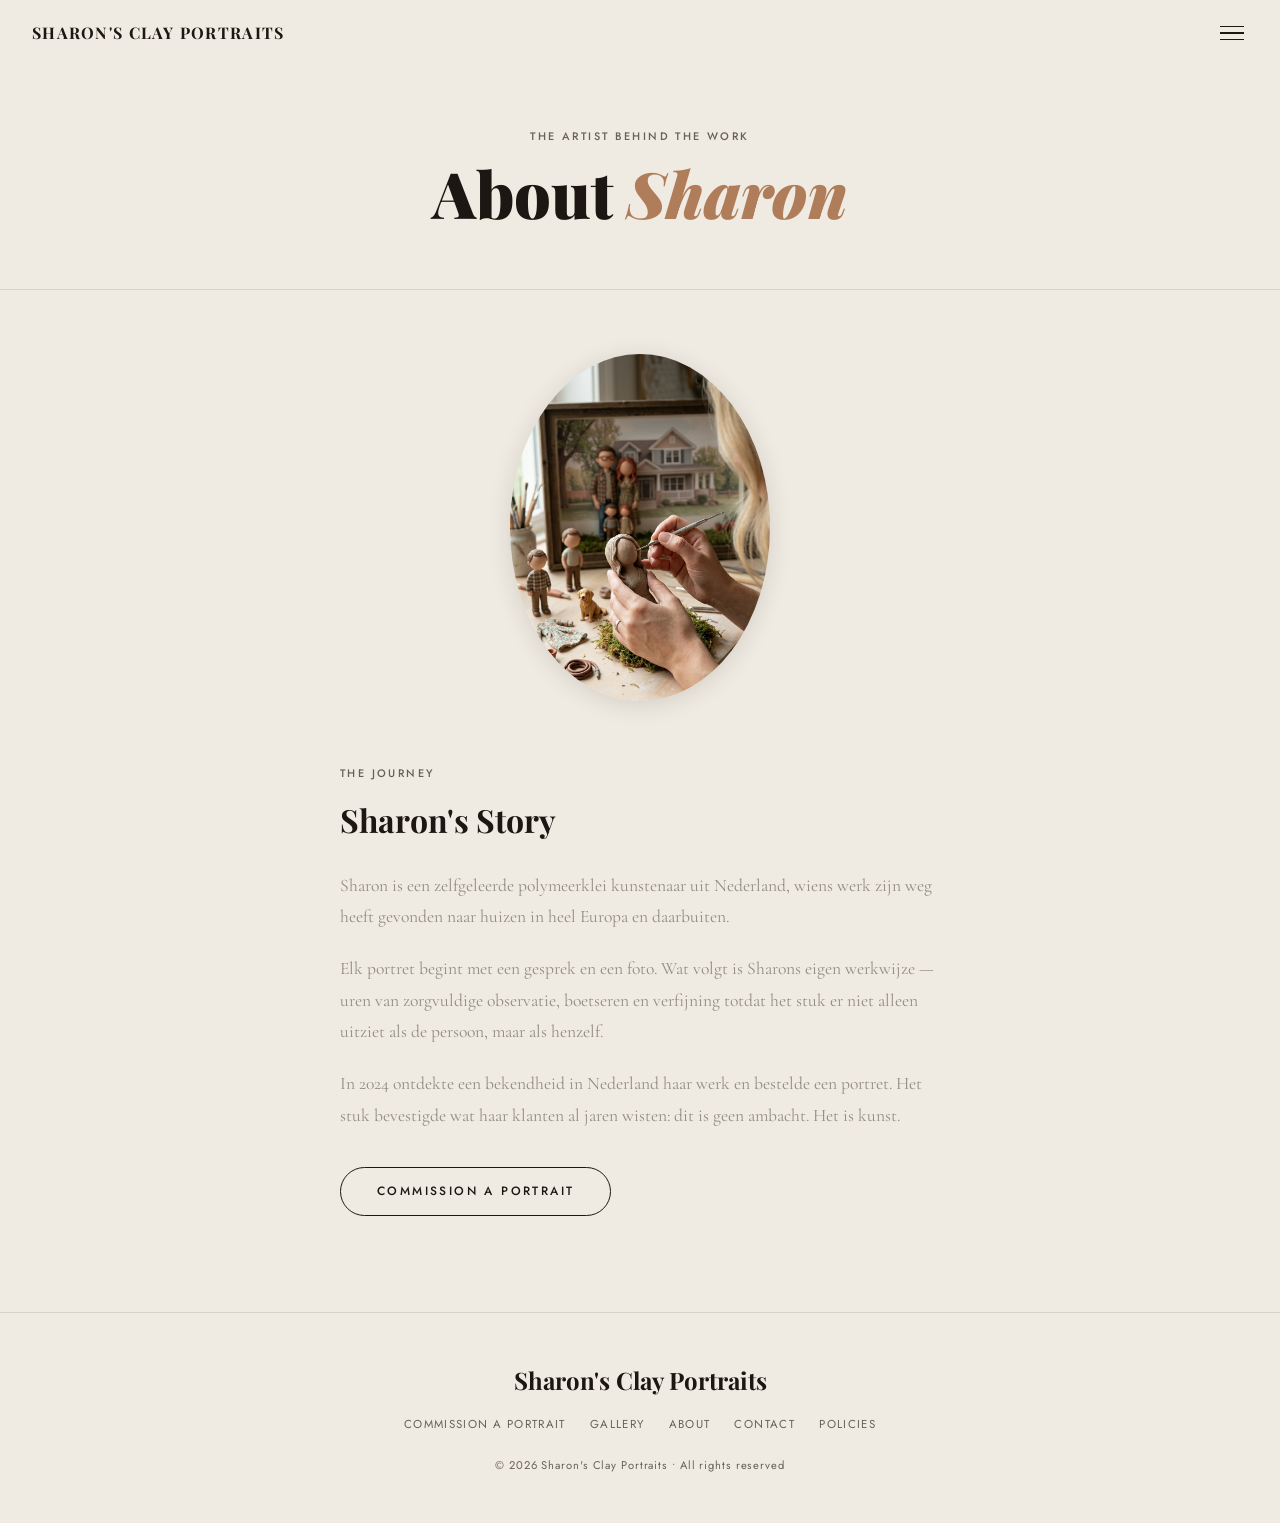
==== commit 13e58476: "Find & replace via Repository Utility" ====
--- a/about.html
+++ b/about.html
@@ -3,7 +3,7 @@
 <head>
 <meta charset="UTF-8"/>
 <meta name="viewport" content="width=device-width,initial-scale=1.0"/>
-<title>About — Equinox's Clay Portraits</title>
+<title>About — Sharon's Clay Portraits</title>
 <link rel="manifest" href="manifest.json"/>
 <link rel="icon" href="icon-192.png" type="image/png"/>
 <link rel="apple-touch-icon" href="apple-touch-icon.png"/>
@@ -28,23 +28,23 @@
   <span class="nav-close-hint">Press ESC or tap anywhere to close</span>
 </nav>
 <header id="siteHeader">
-  <a class="site-name" href="index.html">Equinox's Clay Portraits</a>
+  <a class="site-name" href="index.html">Sharon's Clay Portraits</a>
   <button class="hamburger" id="hamburger" aria-label="Menu"><span></span><span></span><span></span></button>
 </header>
-<div class="page-header"><p class="page-eyebrow">The artist behind the work</p><h1 class="page-title">About <em>Equinox</em></h1></div>
+<div class="page-header"><p class="page-eyebrow">The artist behind the work</p><h1 class="page-title">About <em>Sharon</em></h1></div>
 <div style="max-width:900px;margin:0 auto;padding:0 1.5rem 6rem;display:flex;flex-direction:column;align-items:center;gap:4rem;">
-  <div style="display:flex;flex-wrap:wrap;gap:1.5rem;justify-content:center;" class="reveal"><div style="width:min(260px,70vw);aspect-ratio:3/4;border-radius:50%;overflow:hidden;flex-shrink:0;box-shadow:0 4px 24px rgba(0,0,0,0.12);"><img src="images/about1.png" alt="Equinox aan het werk in haar atelier" style="width:100%;height:100%;object-fit:cover;"/></div></div>
+  <div style="display:flex;flex-wrap:wrap;gap:1.5rem;justify-content:center;" class="reveal"><div style="width:min(260px,70vw);aspect-ratio:3/4;border-radius:50%;overflow:hidden;flex-shrink:0;box-shadow:0 4px 24px rgba(0,0,0,0.12);"><img src="images/about1.png" alt="Sharon aan het werk in haar atelier" style="width:100%;height:100%;object-fit:cover;"/></div></div>
   <div style="max-width:600px;width:100%;" class="reveal">
     <p class="section-label">The journey</p>
-    <h2 style="font-family:'Playfair Display',serif;font-size:2rem;font-weight:700;color:var(--ink);margin-bottom:1.5rem;">Equinox's Story</h2>
-<p style="font-family:'Cormorant Garamond',serif;font-size:1.1rem;color:var(--ink-soft);line-height:1.8;margin-bottom:1.25rem;">Equinox is een zelfgeleerde polymeerklei kunstenaar uit Nederland, wiens werk zijn weg heeft gevonden naar huizen in heel Europa en daarbuiten.</p>
-<p style="font-family:'Cormorant Garamond',serif;font-size:1.1rem;color:var(--ink-soft);line-height:1.8;margin-bottom:1.25rem;">Elk portret begint met een gesprek en een foto. Wat volgt is Equinoxs eigen werkwijze — uren van zorgvuldige observatie, boetseren en verfijning totdat het stuk er niet alleen uitziet als de persoon, maar als henzelf.</p>
+    <h2 style="font-family:'Playfair Display',serif;font-size:2rem;font-weight:700;color:var(--ink);margin-bottom:1.5rem;">Sharon's Story</h2>
+<p style="font-family:'Cormorant Garamond',serif;font-size:1.1rem;color:var(--ink-soft);line-height:1.8;margin-bottom:1.25rem;">Sharon is een zelfgeleerde polymeerklei kunstenaar uit Nederland, wiens werk zijn weg heeft gevonden naar huizen in heel Europa en daarbuiten.</p>
+<p style="font-family:'Cormorant Garamond',serif;font-size:1.1rem;color:var(--ink-soft);line-height:1.8;margin-bottom:1.25rem;">Elk portret begint met een gesprek en een foto. Wat volgt is Sharons eigen werkwijze — uren van zorgvuldige observatie, boetseren en verfijning totdat het stuk er niet alleen uitziet als de persoon, maar als henzelf.</p>
 <p style="font-family:'Cormorant Garamond',serif;font-size:1.1rem;color:var(--ink-soft);line-height:1.8;margin-bottom:1.25rem;">In 2024 ontdekte een bekendheid in Nederland haar werk en bestelde een portret. Het stuk bevestigde wat haar klanten al jaren wisten: dit is geen ambacht. Het is kunst.</p>
     <a href="commissions.html" class="btn-outline" style="margin-top:1rem;display:inline-block;">Commission a Portrait</a>
   </div>
 </div>
 <footer class="reveal">
-  <div class="footer-name">Equinox's Clay Portraits</div>
+  <div class="footer-name">Sharon's Clay Portraits</div>
   <div class="footer-links" style="display:flex;justify-content:center;gap:1.5rem;margin-bottom:1.5rem;flex-wrap:wrap;">
     <a href="commissions.html">Commission a Portrait</a>
     <a href="gallery.html">Gallery</a>
@@ -52,7 +52,7 @@
     <a href="contact.html">Contact</a>
     <a href="policies.html">Policies</a>
   </div>
-  <p style="font-family:'Jost',sans-serif;font-size:0.7rem;color:var(--muted);letter-spacing:0.08em;">&copy; 2026 Equinox's Clay Portraits&nbsp;&bull;&nbsp;All rights reserved</p>
+  <p style="font-family:'Jost',sans-serif;font-size:0.7rem;color:var(--muted);letter-spacing:0.08em;">&copy; 2026 Sharon's Clay Portraits&nbsp;&bull;&nbsp;All rights reserved</p>
 </footer>
 <script>
 async function handleWorkerFormSubmit(evt,formEl,endpoint,action){
